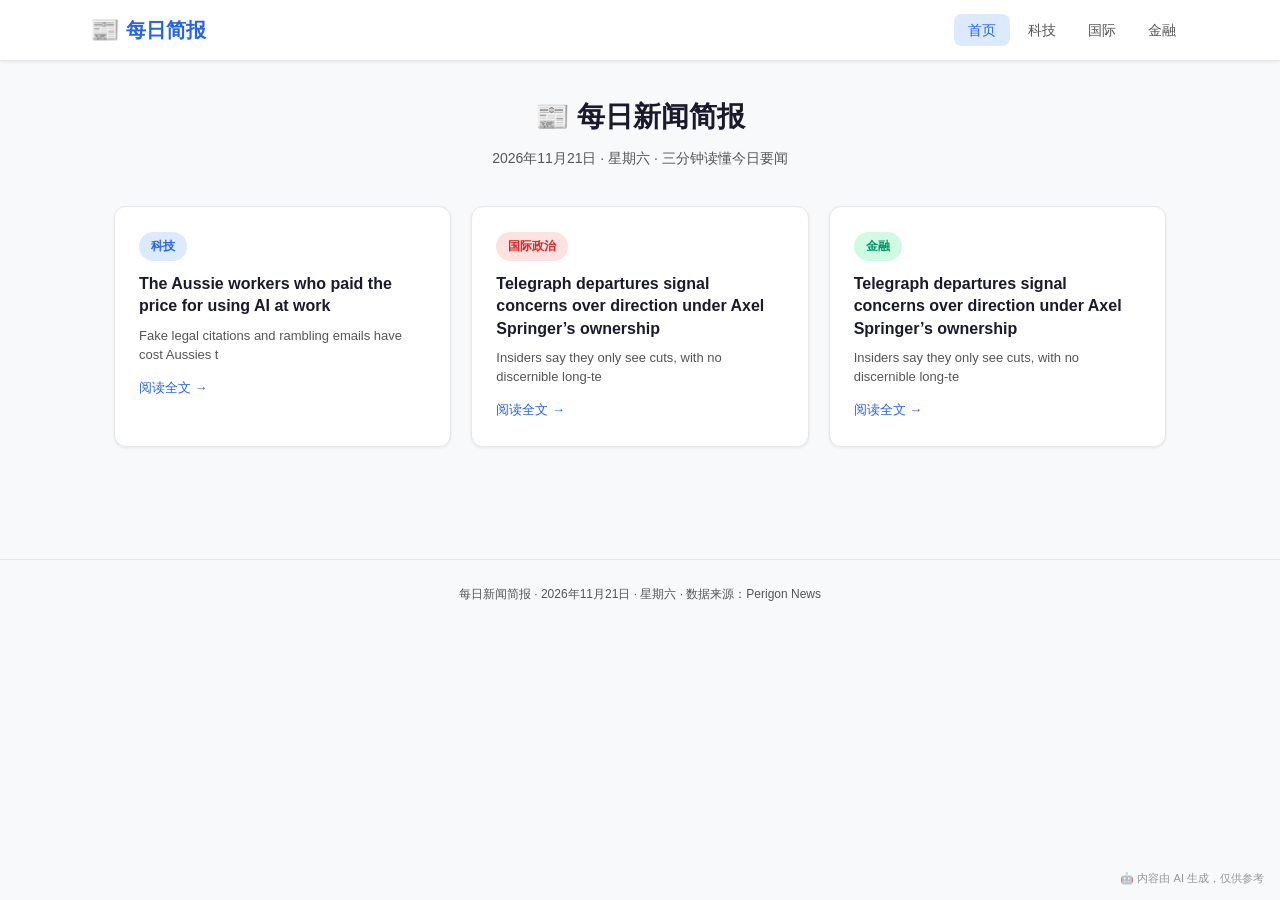
==== public/index.html @ f63179ae "📰 每日简报 2026-11-21" ====
<!DOCTYPE html>
<html lang="zh-CN">
<head>
  <meta charset="UTF-8">
  <meta name="viewport" content="width=device-width, initial-scale=1.0">
  <title>每日新闻简报 · 2026年11月21日 · 星期六</title>
  <link rel="stylesheet" href="styles.css">
</head>
<body>

<nav class="navbar">
  <div class="navbar-inner">
    <a href="index.html" class="logo"><span>📰</span> 每日简报</a>
    <ul class="nav-links">
      <li><a href="index.html" class="active">首页</a></li>
      <li><a href="tech.html">科技</a></li>
      <li><a href="politics.html">国际</a></li>
      <li><a href="finance.html">金融</a></li>
    </ul>
  </div>
</nav>

<div class="container">

  <div class="date-header">
    <h1>📰 每日新闻简报</h1>
    <p>2026年11月21日 · 星期六 · 三分钟读懂今日要闻</p>
  </div>

  <div class="overview-grid">

    <a href="tech.html" class="overview-card">
      <span class="tag tag-tech">科技</span>
      <h3>The Aussie workers who paid the price for using AI at work</h3>
      <p class="excerpt">Fake legal citations and rambling emails have cost Aussies t</p>
      <span class="more-link">阅读全文 →</span>
    </a>
    <a href="politics.html" class="overview-card">
      <span class="tag tag-politics">国际政治</span>
      <h3>Telegraph departures signal concerns over direction under Axel Springer’s ownership</h3>
      <p class="excerpt">Insiders say they only see cuts, with no discernible long-te</p>
      <span class="more-link">阅读全文 →</span>
    </a>
    <a href="finance.html" class="overview-card">
      <span class="tag tag-finance">金融</span>
      <h3>Telegraph departures signal concerns over direction under Axel Springer’s ownership</h3>
      <p class="excerpt">Insiders say they only see cuts, with no discernible long-te</p>
      <span class="more-link">阅读全文 →</span>
    </a>

  </div>

</div>

<div class="footer">
  <p>每日新闻简报 · 2026年11月21日 · 星期六 · 数据来源：Perigon News</p>
</div>
<div class="ai-badge">🤖 内容由 AI 生成，仅供参考</div>

</body>
</html>
---- public/styles.css ----
/* ========================================
   每日新闻简报 - 响应式样式
   ======================================== */

:root {
  --bg: #f8f9fa;
  --bg-card: #ffffff;
  --text: #1a1a2e;
  --text-secondary: #555;
  --accent: #2563eb;
  --accent-light: #dbeafe;
  --border: #e5e7eb;
  --tag-tech: #3b82f6;
  --tag-politics: #ef4444;
  --tag-finance: #10b981;
  --shadow: 0 1px 3px rgba(0,0,0,0.08);
  --radius: 12px;
}

@media (prefers-color-scheme: dark) {
  :root {
    --bg: #0f172a;
    --bg-card: #1e293b;
    --text: #e2e8f0;
    --text-secondary: #94a3b8;
    --accent: #60a5fa;
    --accent-light: #1e3a5f;
    --border: #334155;
    --shadow: 0 1px 3px rgba(0,0,0,0.3);
  }
}

* { margin: 0; padding: 0; box-sizing: border-box; }

body {
  font-family: -apple-system, BlinkMacSystemFont, "Segoe UI", "Noto Sans SC", "PingFang SC", "Microsoft YaHei", sans-serif;
  background: var(--bg);
  color: var(--text);
  line-height: 1.7;
  min-height: 100vh;
}

/* 导航栏 */
.navbar {
  background: var(--bg-card);
  border-bottom: 1px solid var(--border);
  padding: 0 24px;
  position: sticky;
  top: 0;
  z-index: 100;
  backdrop-filter: blur(12px);
  box-shadow: var(--shadow);
}

.navbar-inner {
  max-width: 1100px;
  margin: 0 auto;
  display: flex;
  align-items: center;
  height: 60px;
  gap: 8px;
}

.navbar .logo {
  font-size: 20px;
  font-weight: 700;
  color: var(--accent);
  text-decoration: none;
  margin-right: auto;
  display: flex;
  align-items: center;
  gap: 6px;
}

.navbar .logo span { font-size: 24px; }

.nav-links {
  display: flex;
  gap: 4px;
  list-style: none;
}

.nav-links a {
  text-decoration: none;
  color: var(--text-secondary);
  padding: 8px 14px;
  border-radius: 8px;
  font-size: 14px;
  font-weight: 500;
  transition: all 0.2s;
}

.nav-links a:hover,
.nav-links a.active {
  background: var(--accent-light);
  color: var(--accent);
}

/* 主容器 */
.container {
  max-width: 1100px;
  margin: 0 auto;
  padding: 32px 24px;
}

/* 日期标题 */
.date-header {
  text-align: center;
  margin-bottom: 36px;
}

.date-header h1 {
  font-size: 28px;
  font-weight: 700;
  margin-bottom: 6px;
}

.date-header p {
  color: var(--text-secondary);
  font-size: 14px;
}

/* 首页三栏概览 */
.overview-grid {
  display: grid;
  grid-template-columns: repeat(3, 1fr);
  gap: 20px;
  margin-bottom: 40px;
}

@media (max-width: 900px) {
  .overview-grid { grid-template-columns: repeat(2, 1fr); }
}

@media (max-width: 600px) {
  .overview-grid { grid-template-columns: 1fr; }
}

.overview-card {
  background: var(--bg-card);
  border-radius: var(--radius);
  padding: 24px;
  box-shadow: var(--shadow);
  border: 1px solid var(--border);
  transition: transform 0.2s;
  text-decoration: none;
  color: inherit;
  display: block;
}

.overview-card:hover { transform: translateY(-2px); }

.overview-card .card-img {
  display: block;
  width: calc(100% + 48px);
  height: 180px;
  object-fit: cover;
  margin: -24px -24px 16px -24px;
  border-radius: var(--radius) var(--radius) 0 0;
  background: var(--accent-light);
}

.overview-card .tag {
  display: inline-block;
  padding: 4px 12px;
  border-radius: 20px;
  font-size: 12px;
  font-weight: 600;
  margin-bottom: 12px;
}

.tag-tech { background: #dbeafe; color: #2563eb; }
.tag-politics { background: #fee2e2; color: #dc2626; }
.tag-finance { background: #d1fae5; color: #059669; }

@media (prefers-color-scheme: dark) {
  .tag-tech { background: #1e3a5f; color: #60a5fa; }
  .tag-politics { background: #3b1a1a; color: #f87171; }
  .tag-finance { background: #0a3d2a; color: #34d399; }
}

.overview-card h3 {
  font-size: 16px;
  margin-bottom: 8px;
  line-height: 1.4;
}

.overview-card .excerpt {
  font-size: 13px;
  color: var(--text-secondary);
  line-height: 1.5;
}

.overview-card .more-link {
  display: inline-block;
  margin-top: 12px;
  font-size: 13px;
  color: var(--accent);
  font-weight: 500;
}

/* 栏目页 */
.column-header {
  margin-bottom: 32px;
}

.column-header h1 {
  font-size: 26px;
  margin-bottom: 4px;
}

.column-header .back-link {
  color: var(--accent);
  text-decoration: none;
  font-size: 14px;
  display: inline-flex;
  align-items: center;
  gap: 4px;
  margin-bottom: 12px;
}

.column-header .back-link:hover { text-decoration: underline; }

/* 深度分析卡片 */
.deep-analysis {
  background: var(--bg-card);
  border-radius: var(--radius);
  padding: 32px;
  box-shadow: var(--shadow);
  border: 1px solid var(--border);
  margin-bottom: 28px;
}

.deep-analysis .article-meta {
  font-size: 13px;
  color: var(--text-secondary);
  margin-bottom: 16px;
}

.deep-analysis .article-meta .source {
  color: var(--accent);
}

.deep-analysis h2 {
  font-size: 22px;
  line-height: 1.4;
  margin-bottom: 20px;
}

.deep-analysis .section-label {
  font-size: 14px;
  font-weight: 600;
  color: var(--accent);
  margin-bottom: 8px;
  margin-top: 20px;
}

.deep-analysis .section-label:first-child { margin-top: 0; }

.deep-analysis p {
  margin-bottom: 16px;
  font-size: 15px;
  color: var(--text);
  text-align: justify;
}

.deep-analysis .prediction-box {
  background: var(--accent-light);
  border-radius: 8px;
  padding: 20px;
  margin-top: 16px;
  border-left: 3px solid var(--accent);
}

.deep-analysis .prediction-box p {
  margin-bottom: 0;
  font-size: 14px;
}

/* 快讯列表 */
.brief-section {
  margin-top: 28px;
}

.brief-section h3 {
  font-size: 18px;
  margin-bottom: 16px;
  padding-bottom: 8px;
  border-bottom: 2px solid var(--border);
}

.brief-item {
  background: var(--bg-card);
  border-radius: 8px;
  padding: 16px 20px;
  box-shadow: var(--shadow);
  border: 1px solid var(--border);
  margin-bottom: 12px;
}

.brief-item .brief-title {
  font-size: 15px;
  font-weight: 600;
  margin-bottom: 4px;
}

.brief-item .brief-summary {
  font-size: 13px;
  color: var(--text-secondary);
}

.brief-item .brief-source {
  font-size: 12px;
  color: var(--accent);
  margin-top: 4px;
}

/* 底部 */
.footer {
  text-align: center;
  padding: 24px;
  color: var(--text-secondary);
  font-size: 12px;
  border-top: 1px solid var(--border);
  margin-top: 40px;
}

/* 空状态 */
.empty-state {
  text-align: center;
  padding: 60px 24px;
  color: var(--text-secondary);
}

.empty-state .icon { font-size: 48px; margin-bottom: 16px; }
.empty-state p { font-size: 14px; }

/* AI 生成标识 */
.ai-badge {
  position: fixed;
  bottom: 12px;
  right: 16px;
  font-size: 11px;
  color: var(--text-secondary);
  opacity: 0.6;
  z-index: 50;
  pointer-events: none;
}
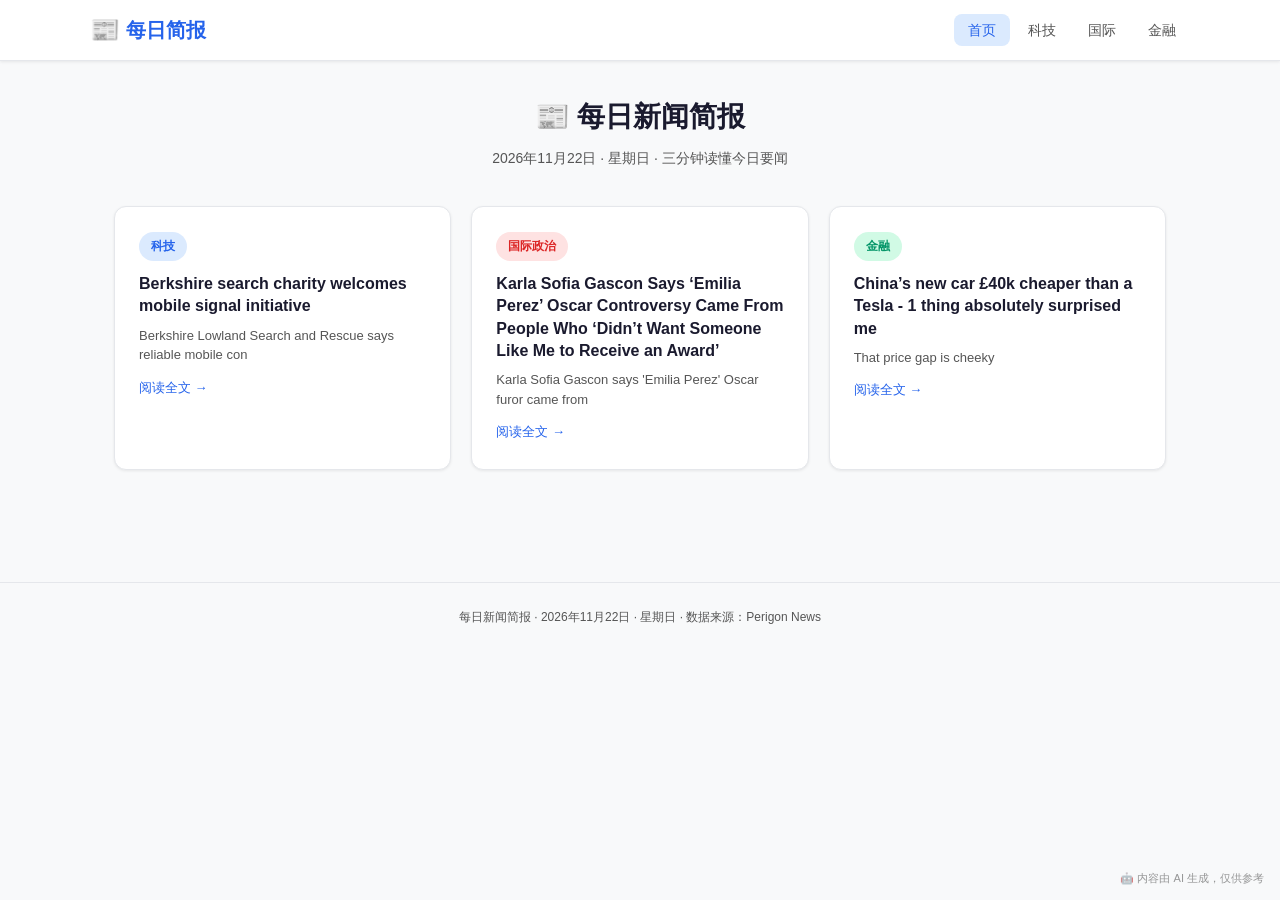
==== commit 6c28dbb4: "📰 每日简报 2026-11-22" ====
--- a/public/index.html
+++ b/public/index.html
@@ -3,7 +3,7 @@
 <head>
   <meta charset="UTF-8">
   <meta name="viewport" content="width=device-width, initial-scale=1.0">
-  <title>每日新闻简报 · 2026年11月21日 · 星期六</title>
+  <title>每日新闻简报 · 2026年11月22日 · 星期日</title>
   <link rel="stylesheet" href="styles.css">
 </head>
 <body>
@@ -24,27 +24,27 @@
 
   <div class="date-header">
     <h1>📰 每日新闻简报</h1>
-    <p>2026年11月21日 · 星期六 · 三分钟读懂今日要闻</p>
+    <p>2026年11月22日 · 星期日 · 三分钟读懂今日要闻</p>
   </div>
 
   <div class="overview-grid">
 
     <a href="tech.html" class="overview-card">
       <span class="tag tag-tech">科技</span>
-      <h3>The Aussie workers who paid the price for using AI at work</h3>
-      <p class="excerpt">Fake legal citations and rambling emails have cost Aussies t</p>
+      <h3>Berkshire search charity welcomes mobile signal initiative</h3>
+      <p class="excerpt">Berkshire Lowland Search and Rescue says reliable mobile con</p>
       <span class="more-link">阅读全文 →</span>
     </a>
     <a href="politics.html" class="overview-card">
       <span class="tag tag-politics">国际政治</span>
-      <h3>Telegraph departures signal concerns over direction under Axel Springer’s ownership</h3>
-      <p class="excerpt">Insiders say they only see cuts, with no discernible long-te</p>
+      <h3>Karla Sofia Gascon Says ‘Emilia Perez’ Oscar Controversy Came From People Who ‘Didn’t Want Someone Like Me to Receive an Award’</h3>
+      <p class="excerpt">Karla Sofia Gascon says 'Emilia Perez' Oscar furor came from</p>
       <span class="more-link">阅读全文 →</span>
     </a>
     <a href="finance.html" class="overview-card">
       <span class="tag tag-finance">金融</span>
-      <h3>Telegraph departures signal concerns over direction under Axel Springer’s ownership</h3>
-      <p class="excerpt">Insiders say they only see cuts, with no discernible long-te</p>
+      <h3>China’s new car £40k cheaper than a Tesla - 1 thing absolutely surprised me</h3>
+      <p class="excerpt">That price gap is cheeky</p>
       <span class="more-link">阅读全文 →</span>
     </a>
 
@@ -53,7 +53,7 @@
 </div>
 
 <div class="footer">
-  <p>每日新闻简报 · 2026年11月21日 · 星期六 · 数据来源：Perigon News</p>
+  <p>每日新闻简报 · 2026年11月22日 · 星期日 · 数据来源：Perigon News</p>
 </div>
 <div class="ai-badge">🤖 内容由 AI 生成，仅供参考</div>
 
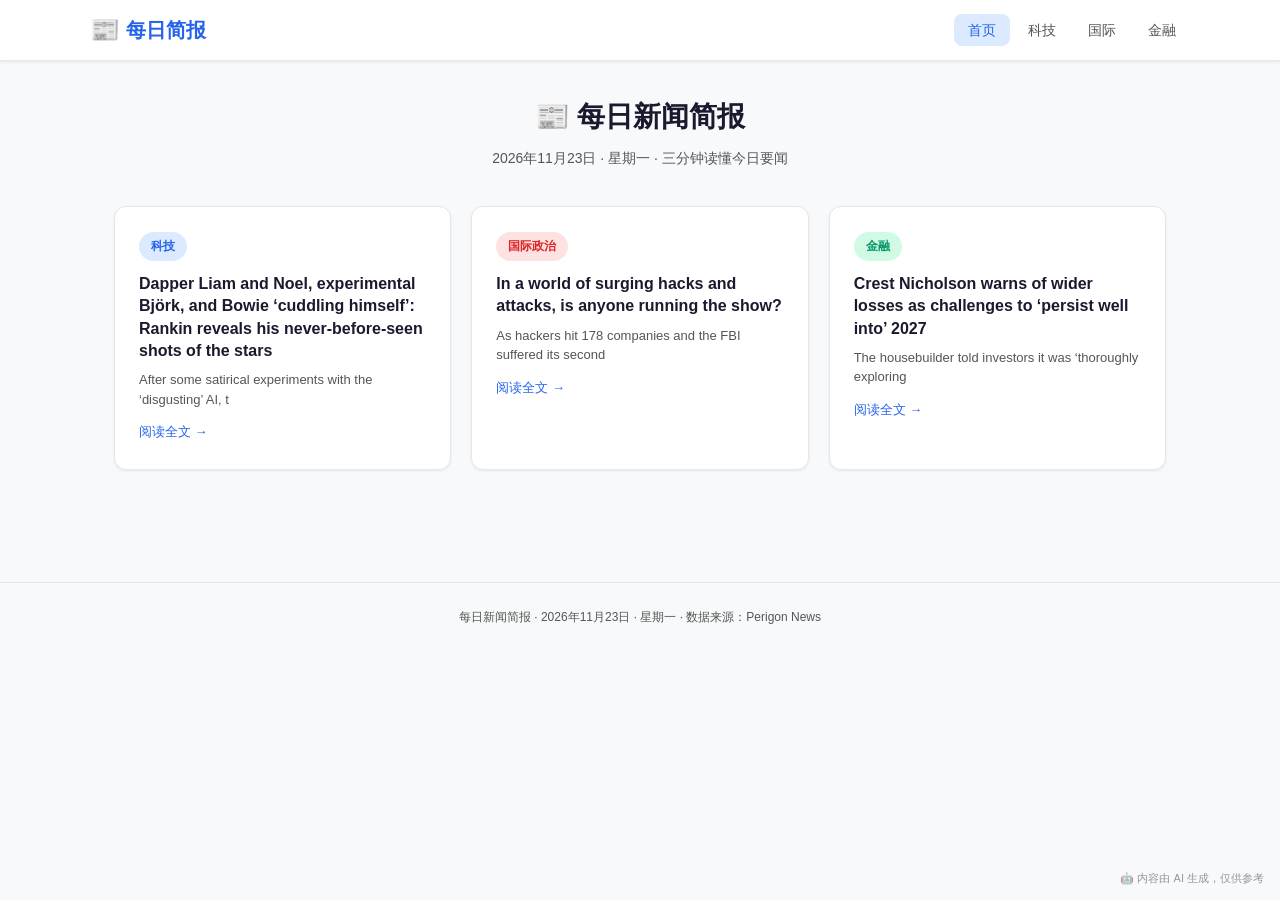
==== commit 5c0733ce: "📰 每日简报 2026-11-23" ====
--- a/public/index.html
+++ b/public/index.html
@@ -3,7 +3,7 @@
 <head>
   <meta charset="UTF-8">
   <meta name="viewport" content="width=device-width, initial-scale=1.0">
-  <title>每日新闻简报 · 2026年11月22日 · 星期日</title>
+  <title>每日新闻简报 · 2026年11月23日 · 星期一</title>
   <link rel="stylesheet" href="styles.css">
 </head>
 <body>
@@ -24,27 +24,27 @@
 
   <div class="date-header">
     <h1>📰 每日新闻简报</h1>
-    <p>2026年11月22日 · 星期日 · 三分钟读懂今日要闻</p>
+    <p>2026年11月23日 · 星期一 · 三分钟读懂今日要闻</p>
   </div>
 
   <div class="overview-grid">
 
     <a href="tech.html" class="overview-card">
       <span class="tag tag-tech">科技</span>
-      <h3>Berkshire search charity welcomes mobile signal initiative</h3>
-      <p class="excerpt">Berkshire Lowland Search and Rescue says reliable mobile con</p>
+      <h3>Dapper Liam and Noel, experimental Björk, and Bowie ‘cuddling himself’: Rankin reveals his never-before-seen shots of the stars</h3>
+      <p class="excerpt">After some satirical experiments with the ‘disgusting’ AI, t</p>
       <span class="more-link">阅读全文 →</span>
     </a>
     <a href="politics.html" class="overview-card">
       <span class="tag tag-politics">国际政治</span>
-      <h3>Karla Sofia Gascon Says ‘Emilia Perez’ Oscar Controversy Came From People Who ‘Didn’t Want Someone Like Me to Receive an Award’</h3>
-      <p class="excerpt">Karla Sofia Gascon says 'Emilia Perez' Oscar furor came from</p>
+      <h3>In a world of surging hacks and attacks, is anyone running the show?</h3>
+      <p class="excerpt">As hackers hit 178 companies and the FBI suffered its second</p>
       <span class="more-link">阅读全文 →</span>
     </a>
     <a href="finance.html" class="overview-card">
       <span class="tag tag-finance">金融</span>
-      <h3>China’s new car £40k cheaper than a Tesla - 1 thing absolutely surprised me</h3>
-      <p class="excerpt">That price gap is cheeky</p>
+      <h3>Crest Nicholson warns of wider losses as challenges to ‘persist well into’ 2027</h3>
+      <p class="excerpt">The housebuilder told investors it was ‘thoroughly exploring</p>
       <span class="more-link">阅读全文 →</span>
     </a>
 
@@ -53,7 +53,7 @@
 </div>
 
 <div class="footer">
-  <p>每日新闻简报 · 2026年11月22日 · 星期日 · 数据来源：Perigon News</p>
+  <p>每日新闻简报 · 2026年11月23日 · 星期一 · 数据来源：Perigon News</p>
 </div>
 <div class="ai-badge">🤖 内容由 AI 生成，仅供参考</div>
 
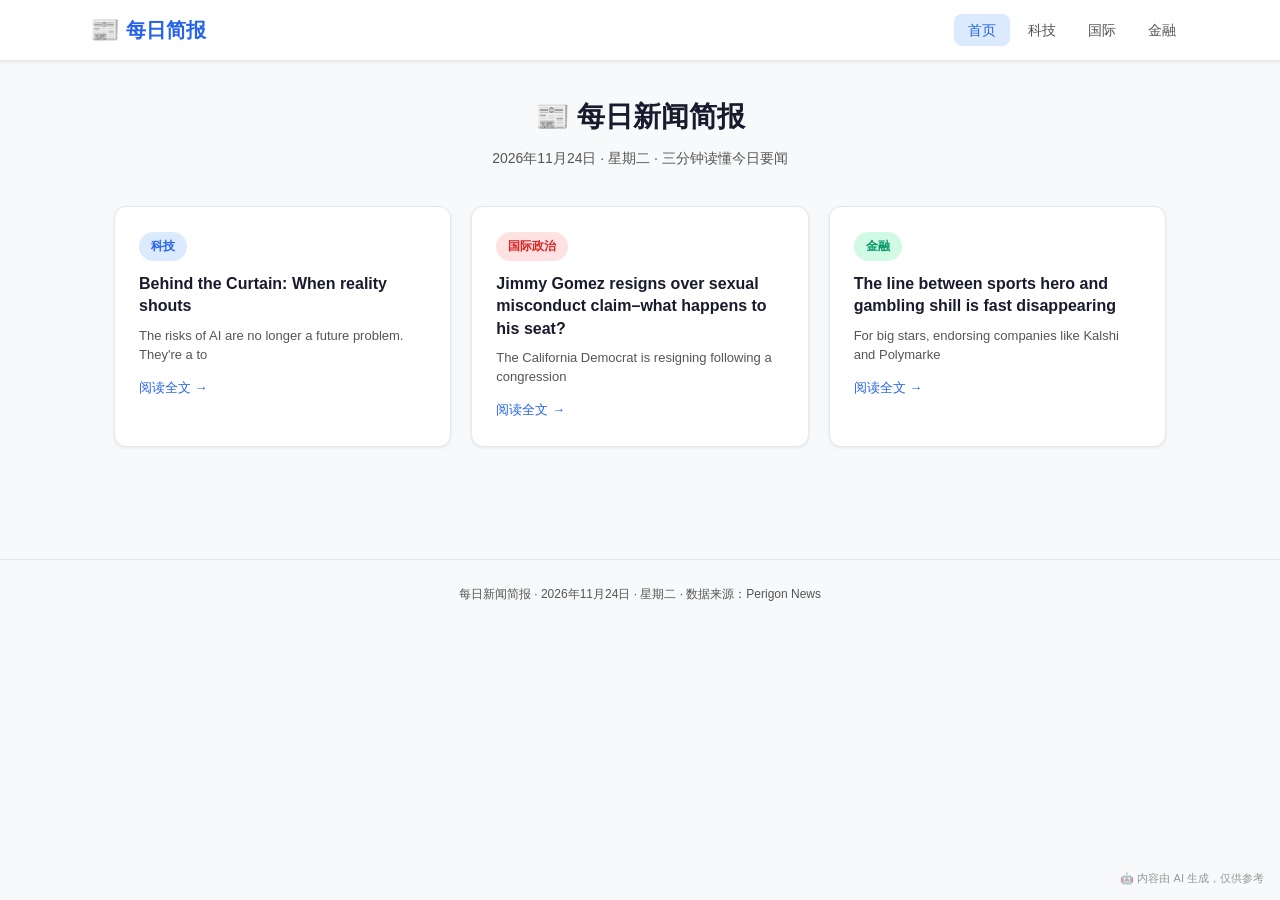
==== commit e2afe699: "📰 每日简报 2026-11-24" ====
--- a/public/index.html
+++ b/public/index.html
@@ -3,7 +3,7 @@
 <head>
   <meta charset="UTF-8">
   <meta name="viewport" content="width=device-width, initial-scale=1.0">
-  <title>每日新闻简报 · 2026年11月23日 · 星期一</title>
+  <title>每日新闻简报 · 2026年11月24日 · 星期二</title>
   <link rel="stylesheet" href="styles.css">
 </head>
 <body>
@@ -24,27 +24,27 @@
 
   <div class="date-header">
     <h1>📰 每日新闻简报</h1>
-    <p>2026年11月23日 · 星期一 · 三分钟读懂今日要闻</p>
+    <p>2026年11月24日 · 星期二 · 三分钟读懂今日要闻</p>
   </div>
 
   <div class="overview-grid">
 
     <a href="tech.html" class="overview-card">
       <span class="tag tag-tech">科技</span>
-      <h3>Dapper Liam and Noel, experimental Björk, and Bowie ‘cuddling himself’: Rankin reveals his never-before-seen shots of the stars</h3>
-      <p class="excerpt">After some satirical experiments with the ‘disgusting’ AI, t</p>
+      <h3>Behind the Curtain: When reality shouts</h3>
+      <p class="excerpt">The risks of AI are no longer a future problem. They're a to</p>
       <span class="more-link">阅读全文 →</span>
     </a>
     <a href="politics.html" class="overview-card">
       <span class="tag tag-politics">国际政治</span>
-      <h3>In a world of surging hacks and attacks, is anyone running the show?</h3>
-      <p class="excerpt">As hackers hit 178 companies and the FBI suffered its second</p>
+      <h3>Jimmy Gomez resigns over sexual misconduct claim–what happens to his seat?</h3>
+      <p class="excerpt">The California Democrat is resigning following a congression</p>
       <span class="more-link">阅读全文 →</span>
     </a>
     <a href="finance.html" class="overview-card">
       <span class="tag tag-finance">金融</span>
-      <h3>Crest Nicholson warns of wider losses as challenges to ‘persist well into’ 2027</h3>
-      <p class="excerpt">The housebuilder told investors it was ‘thoroughly exploring</p>
+      <h3>The line between sports hero and gambling shill is fast disappearing</h3>
+      <p class="excerpt">For big stars, endorsing companies like Kalshi and Polymarke</p>
       <span class="more-link">阅读全文 →</span>
     </a>
 
@@ -53,7 +53,7 @@
 </div>
 
 <div class="footer">
-  <p>每日新闻简报 · 2026年11月23日 · 星期一 · 数据来源：Perigon News</p>
+  <p>每日新闻简报 · 2026年11月24日 · 星期二 · 数据来源：Perigon News</p>
 </div>
 <div class="ai-badge">🤖 内容由 AI 生成，仅供参考</div>
 
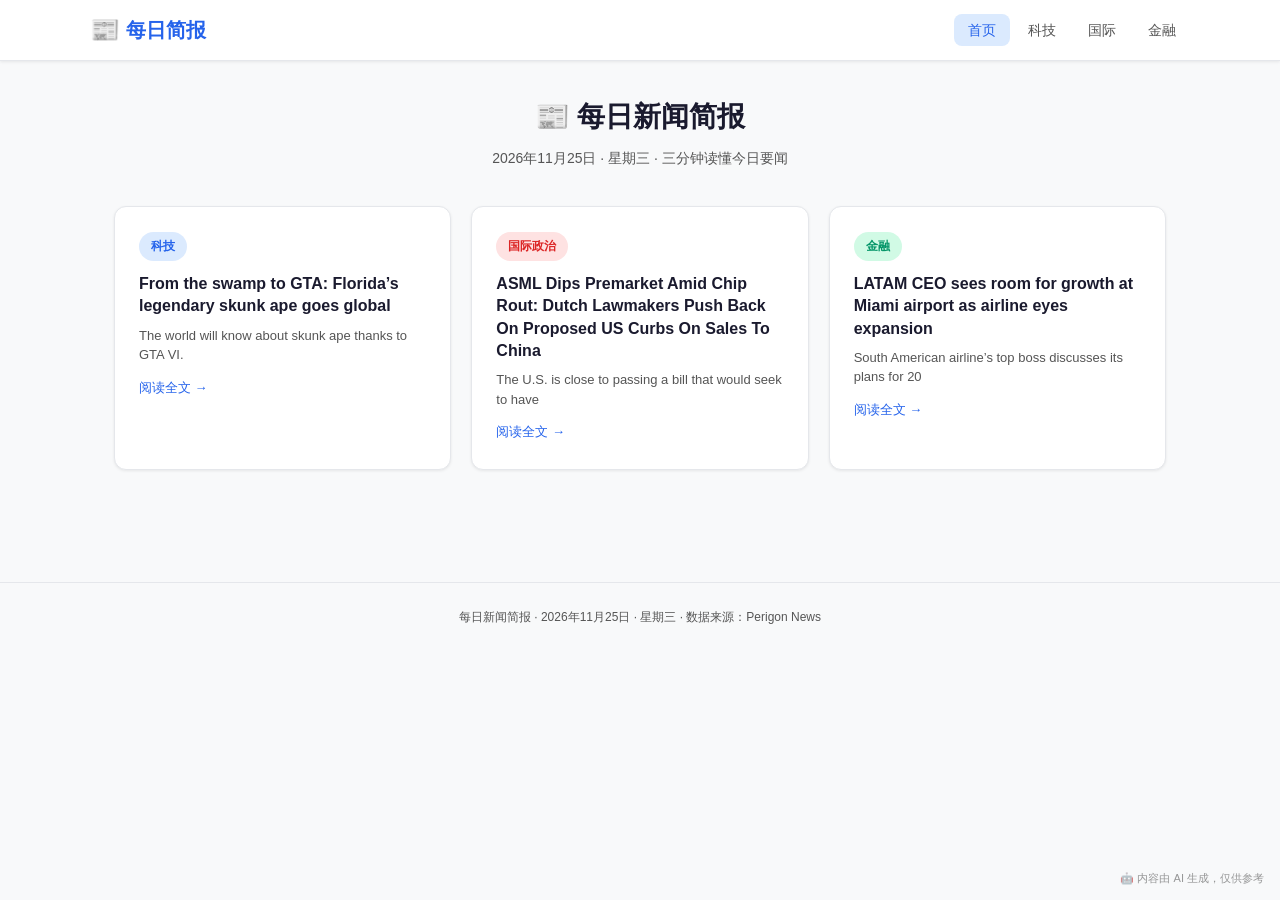
==== commit 633c4db6: "📰 每日简报 2026-11-25" ====
--- a/public/index.html
+++ b/public/index.html
@@ -3,7 +3,7 @@
 <head>
   <meta charset="UTF-8">
   <meta name="viewport" content="width=device-width, initial-scale=1.0">
-  <title>每日新闻简报 · 2026年11月24日 · 星期二</title>
+  <title>每日新闻简报 · 2026年11月25日 · 星期三</title>
   <link rel="stylesheet" href="styles.css">
 </head>
 <body>
@@ -24,27 +24,27 @@
 
   <div class="date-header">
     <h1>📰 每日新闻简报</h1>
-    <p>2026年11月24日 · 星期二 · 三分钟读懂今日要闻</p>
+    <p>2026年11月25日 · 星期三 · 三分钟读懂今日要闻</p>
   </div>
 
   <div class="overview-grid">
 
     <a href="tech.html" class="overview-card">
       <span class="tag tag-tech">科技</span>
-      <h3>Behind the Curtain: When reality shouts</h3>
-      <p class="excerpt">The risks of AI are no longer a future problem. They're a to</p>
+      <h3>From the swamp to GTA: Florida’s legendary skunk ape goes global</h3>
+      <p class="excerpt">The world will know about skunk ape thanks to GTA VI.</p>
       <span class="more-link">阅读全文 →</span>
     </a>
     <a href="politics.html" class="overview-card">
       <span class="tag tag-politics">国际政治</span>
-      <h3>Jimmy Gomez resigns over sexual misconduct claim–what happens to his seat?</h3>
-      <p class="excerpt">The California Democrat is resigning following a congression</p>
+      <h3>ASML Dips Premarket Amid Chip Rout: Dutch Lawmakers Push Back On Proposed US Curbs On Sales To China</h3>
+      <p class="excerpt">The U.S. is close to passing a bill that would seek to have </p>
       <span class="more-link">阅读全文 →</span>
     </a>
     <a href="finance.html" class="overview-card">
       <span class="tag tag-finance">金融</span>
-      <h3>The line between sports hero and gambling shill is fast disappearing</h3>
-      <p class="excerpt">For big stars, endorsing companies like Kalshi and Polymarke</p>
+      <h3>LATAM CEO sees room for growth at Miami airport as airline eyes expansion</h3>
+      <p class="excerpt">South American airline’s top boss discusses its plans for 20</p>
       <span class="more-link">阅读全文 →</span>
     </a>
 
@@ -53,7 +53,7 @@
 </div>
 
 <div class="footer">
-  <p>每日新闻简报 · 2026年11月24日 · 星期二 · 数据来源：Perigon News</p>
+  <p>每日新闻简报 · 2026年11月25日 · 星期三 · 数据来源：Perigon News</p>
 </div>
 <div class="ai-badge">🤖 内容由 AI 生成，仅供参考</div>
 
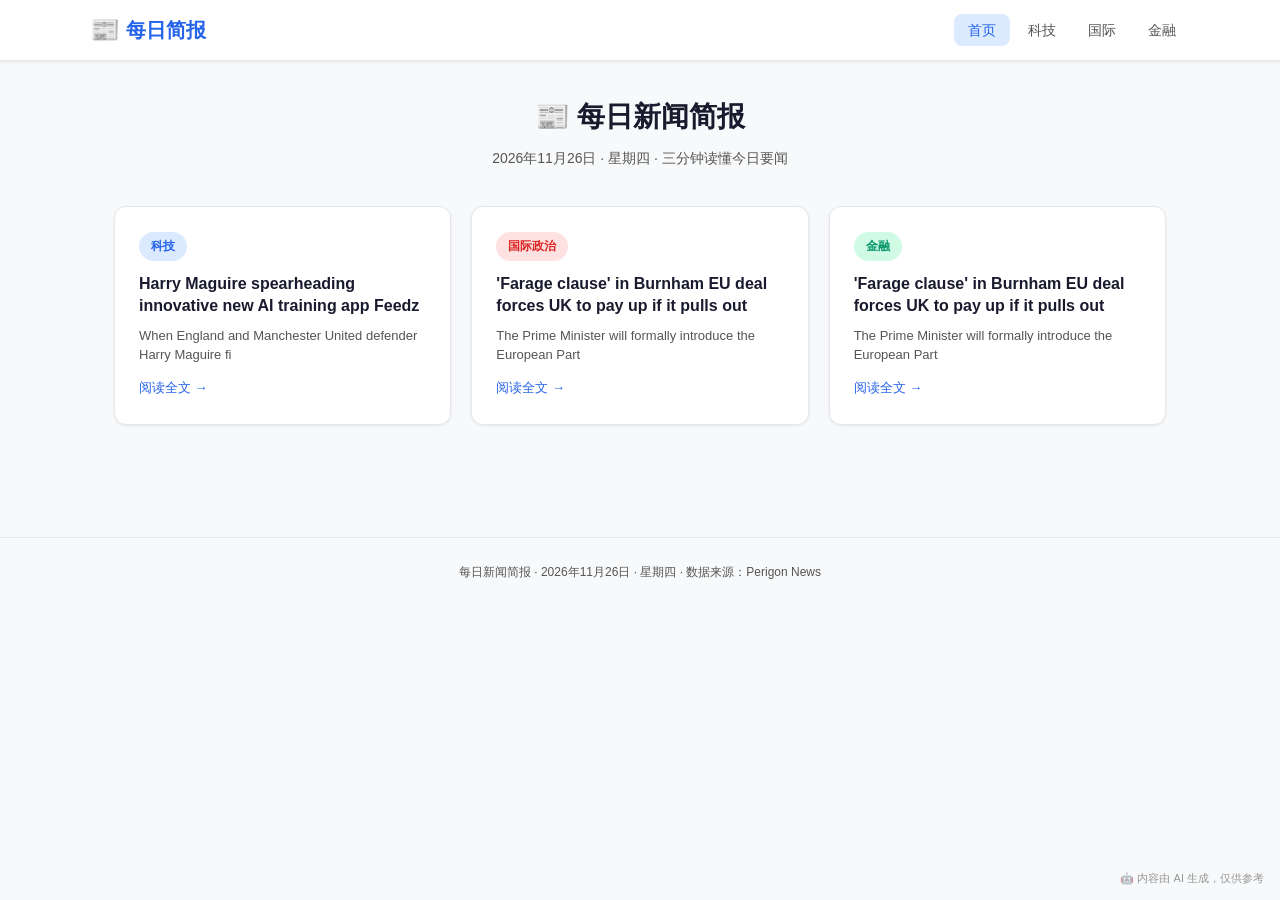
==== commit e2bfbf81: "📰 每日简报 2026-11-26" ====
--- a/public/index.html
+++ b/public/index.html
@@ -3,7 +3,7 @@
 <head>
   <meta charset="UTF-8">
   <meta name="viewport" content="width=device-width, initial-scale=1.0">
-  <title>每日新闻简报 · 2026年11月25日 · 星期三</title>
+  <title>每日新闻简报 · 2026年11月26日 · 星期四</title>
   <link rel="stylesheet" href="styles.css">
 </head>
 <body>
@@ -24,27 +24,27 @@
 
   <div class="date-header">
     <h1>📰 每日新闻简报</h1>
-    <p>2026年11月25日 · 星期三 · 三分钟读懂今日要闻</p>
+    <p>2026年11月26日 · 星期四 · 三分钟读懂今日要闻</p>
   </div>
 
   <div class="overview-grid">
 
     <a href="tech.html" class="overview-card">
       <span class="tag tag-tech">科技</span>
-      <h3>From the swamp to GTA: Florida’s legendary skunk ape goes global</h3>
-      <p class="excerpt">The world will know about skunk ape thanks to GTA VI.</p>
+      <h3>Harry Maguire spearheading innovative new AI training app Feedz</h3>
+      <p class="excerpt">When England and Manchester United defender Harry Maguire fi</p>
       <span class="more-link">阅读全文 →</span>
     </a>
     <a href="politics.html" class="overview-card">
       <span class="tag tag-politics">国际政治</span>
-      <h3>ASML Dips Premarket Amid Chip Rout: Dutch Lawmakers Push Back On Proposed US Curbs On Sales To China</h3>
-      <p class="excerpt">The U.S. is close to passing a bill that would seek to have </p>
+      <h3>'Farage clause' in Burnham EU deal forces UK to pay up if it pulls out</h3>
+      <p class="excerpt">The Prime Minister will formally introduce the European Part</p>
       <span class="more-link">阅读全文 →</span>
     </a>
     <a href="finance.html" class="overview-card">
       <span class="tag tag-finance">金融</span>
-      <h3>LATAM CEO sees room for growth at Miami airport as airline eyes expansion</h3>
-      <p class="excerpt">South American airline’s top boss discusses its plans for 20</p>
+      <h3>'Farage clause' in Burnham EU deal forces UK to pay up if it pulls out</h3>
+      <p class="excerpt">The Prime Minister will formally introduce the European Part</p>
       <span class="more-link">阅读全文 →</span>
     </a>
 
@@ -53,7 +53,7 @@
 </div>
 
 <div class="footer">
-  <p>每日新闻简报 · 2026年11月25日 · 星期三 · 数据来源：Perigon News</p>
+  <p>每日新闻简报 · 2026年11月26日 · 星期四 · 数据来源：Perigon News</p>
 </div>
 <div class="ai-badge">🤖 内容由 AI 生成，仅供参考</div>
 
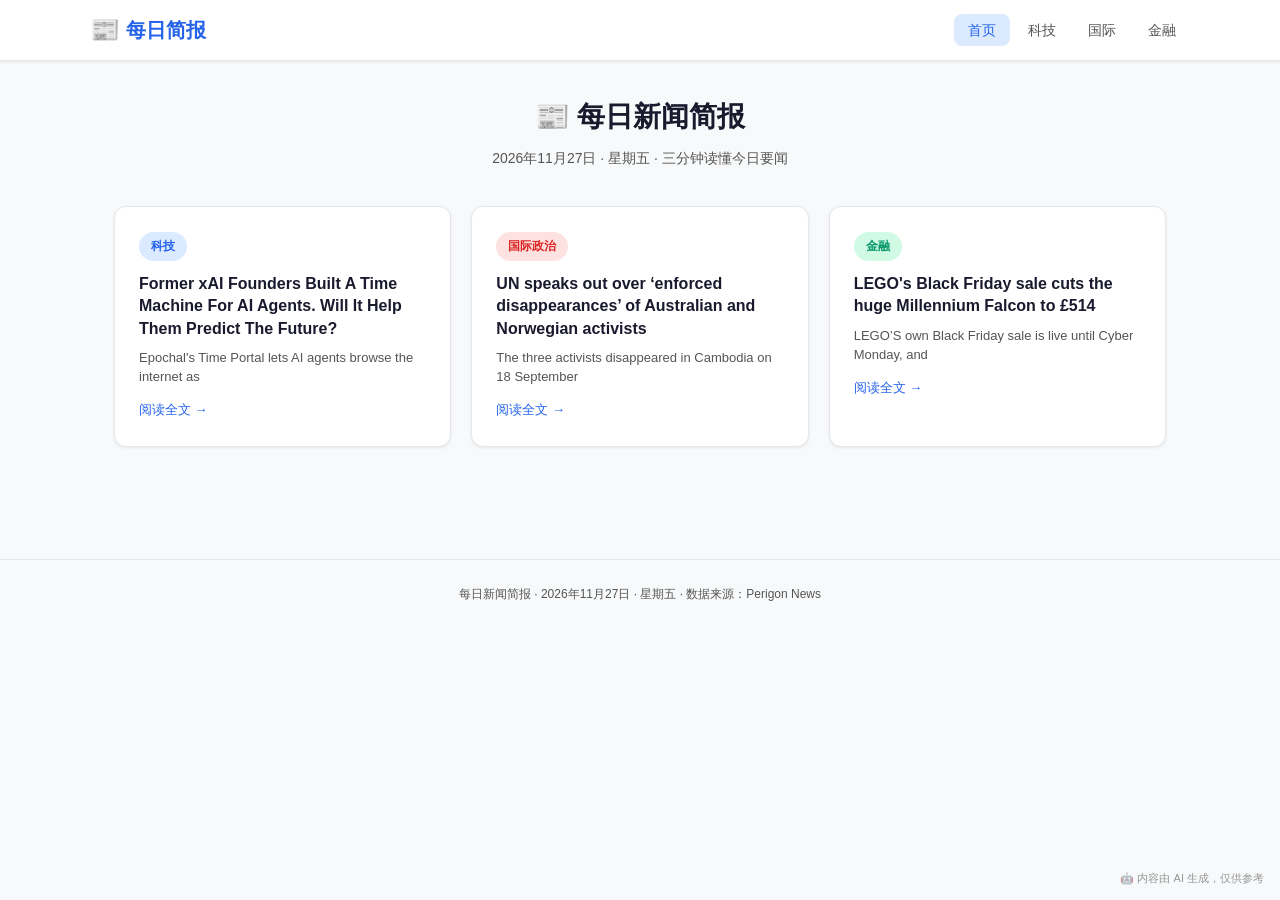
==== commit d4ff252c: "📰 每日简报 2026-11-27" ====
--- a/public/index.html
+++ b/public/index.html
@@ -3,7 +3,7 @@
 <head>
   <meta charset="UTF-8">
   <meta name="viewport" content="width=device-width, initial-scale=1.0">
-  <title>每日新闻简报 · 2026年11月26日 · 星期四</title>
+  <title>每日新闻简报 · 2026年11月27日 · 星期五</title>
   <link rel="stylesheet" href="styles.css">
 </head>
 <body>
@@ -24,27 +24,27 @@
 
   <div class="date-header">
     <h1>📰 每日新闻简报</h1>
-    <p>2026年11月26日 · 星期四 · 三分钟读懂今日要闻</p>
+    <p>2026年11月27日 · 星期五 · 三分钟读懂今日要闻</p>
   </div>
 
   <div class="overview-grid">
 
     <a href="tech.html" class="overview-card">
       <span class="tag tag-tech">科技</span>
-      <h3>Harry Maguire spearheading innovative new AI training app Feedz</h3>
-      <p class="excerpt">When England and Manchester United defender Harry Maguire fi</p>
+      <h3>Former xAI Founders Built A Time Machine For AI Agents. Will It Help Them Predict The Future?</h3>
+      <p class="excerpt">Epochal's Time Portal lets AI agents browse the internet as </p>
       <span class="more-link">阅读全文 →</span>
     </a>
     <a href="politics.html" class="overview-card">
       <span class="tag tag-politics">国际政治</span>
-      <h3>'Farage clause' in Burnham EU deal forces UK to pay up if it pulls out</h3>
-      <p class="excerpt">The Prime Minister will formally introduce the European Part</p>
+      <h3>UN speaks out over ‘enforced disappearances’ of Australian and Norwegian activists</h3>
+      <p class="excerpt">The three activists disappeared in Cambodia on 18 September</p>
       <span class="more-link">阅读全文 →</span>
     </a>
     <a href="finance.html" class="overview-card">
       <span class="tag tag-finance">金融</span>
-      <h3>'Farage clause' in Burnham EU deal forces UK to pay up if it pulls out</h3>
-      <p class="excerpt">The Prime Minister will formally introduce the European Part</p>
+      <h3>LEGO's Black Friday sale cuts the huge Millennium Falcon to £514</h3>
+      <p class="excerpt">LEGO’S own Black Friday sale is live until Cyber Monday, and</p>
       <span class="more-link">阅读全文 →</span>
     </a>
 
@@ -53,7 +53,7 @@
 </div>
 
 <div class="footer">
-  <p>每日新闻简报 · 2026年11月26日 · 星期四 · 数据来源：Perigon News</p>
+  <p>每日新闻简报 · 2026年11月27日 · 星期五 · 数据来源：Perigon News</p>
 </div>
 <div class="ai-badge">🤖 内容由 AI 生成，仅供参考</div>
 
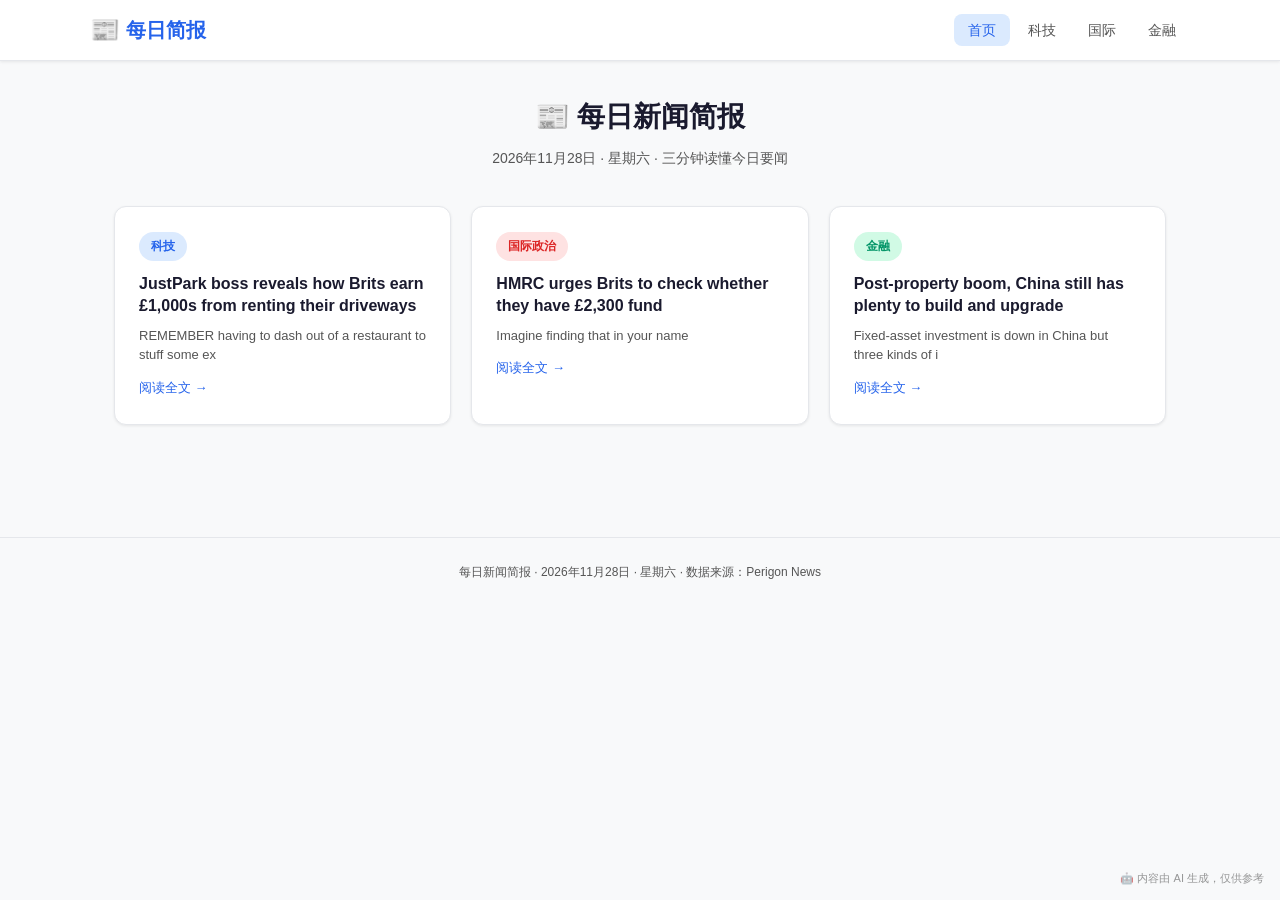
==== commit fb4e4881: "📰 每日简报 2026-11-28" ====
--- a/public/index.html
+++ b/public/index.html
@@ -3,7 +3,7 @@
 <head>
   <meta charset="UTF-8">
   <meta name="viewport" content="width=device-width, initial-scale=1.0">
-  <title>每日新闻简报 · 2026年11月27日 · 星期五</title>
+  <title>每日新闻简报 · 2026年11月28日 · 星期六</title>
   <link rel="stylesheet" href="styles.css">
 </head>
 <body>
@@ -24,27 +24,27 @@
 
   <div class="date-header">
     <h1>📰 每日新闻简报</h1>
-    <p>2026年11月27日 · 星期五 · 三分钟读懂今日要闻</p>
+    <p>2026年11月28日 · 星期六 · 三分钟读懂今日要闻</p>
   </div>
 
   <div class="overview-grid">
 
     <a href="tech.html" class="overview-card">
       <span class="tag tag-tech">科技</span>
-      <h3>Former xAI Founders Built A Time Machine For AI Agents. Will It Help Them Predict The Future?</h3>
-      <p class="excerpt">Epochal's Time Portal lets AI agents browse the internet as </p>
+      <h3>JustPark boss reveals how Brits earn £1,000s from renting their driveways</h3>
+      <p class="excerpt">REMEMBER having to dash out of a restaurant to stuff some ex</p>
       <span class="more-link">阅读全文 →</span>
     </a>
     <a href="politics.html" class="overview-card">
       <span class="tag tag-politics">国际政治</span>
-      <h3>UN speaks out over ‘enforced disappearances’ of Australian and Norwegian activists</h3>
-      <p class="excerpt">The three activists disappeared in Cambodia on 18 September</p>
+      <h3>HMRC urges Brits to check whether they have £2,300 fund</h3>
+      <p class="excerpt">Imagine finding that in your name</p>
       <span class="more-link">阅读全文 →</span>
     </a>
     <a href="finance.html" class="overview-card">
       <span class="tag tag-finance">金融</span>
-      <h3>LEGO's Black Friday sale cuts the huge Millennium Falcon to £514</h3>
-      <p class="excerpt">LEGO’S own Black Friday sale is live until Cyber Monday, and</p>
+      <h3>Post-property boom, China still has plenty to build and upgrade</h3>
+      <p class="excerpt">Fixed-asset investment is down in China but three kinds of i</p>
       <span class="more-link">阅读全文 →</span>
     </a>
 
@@ -53,7 +53,7 @@
 </div>
 
 <div class="footer">
-  <p>每日新闻简报 · 2026年11月27日 · 星期五 · 数据来源：Perigon News</p>
+  <p>每日新闻简报 · 2026年11月28日 · 星期六 · 数据来源：Perigon News</p>
 </div>
 <div class="ai-badge">🤖 内容由 AI 生成，仅供参考</div>
 
